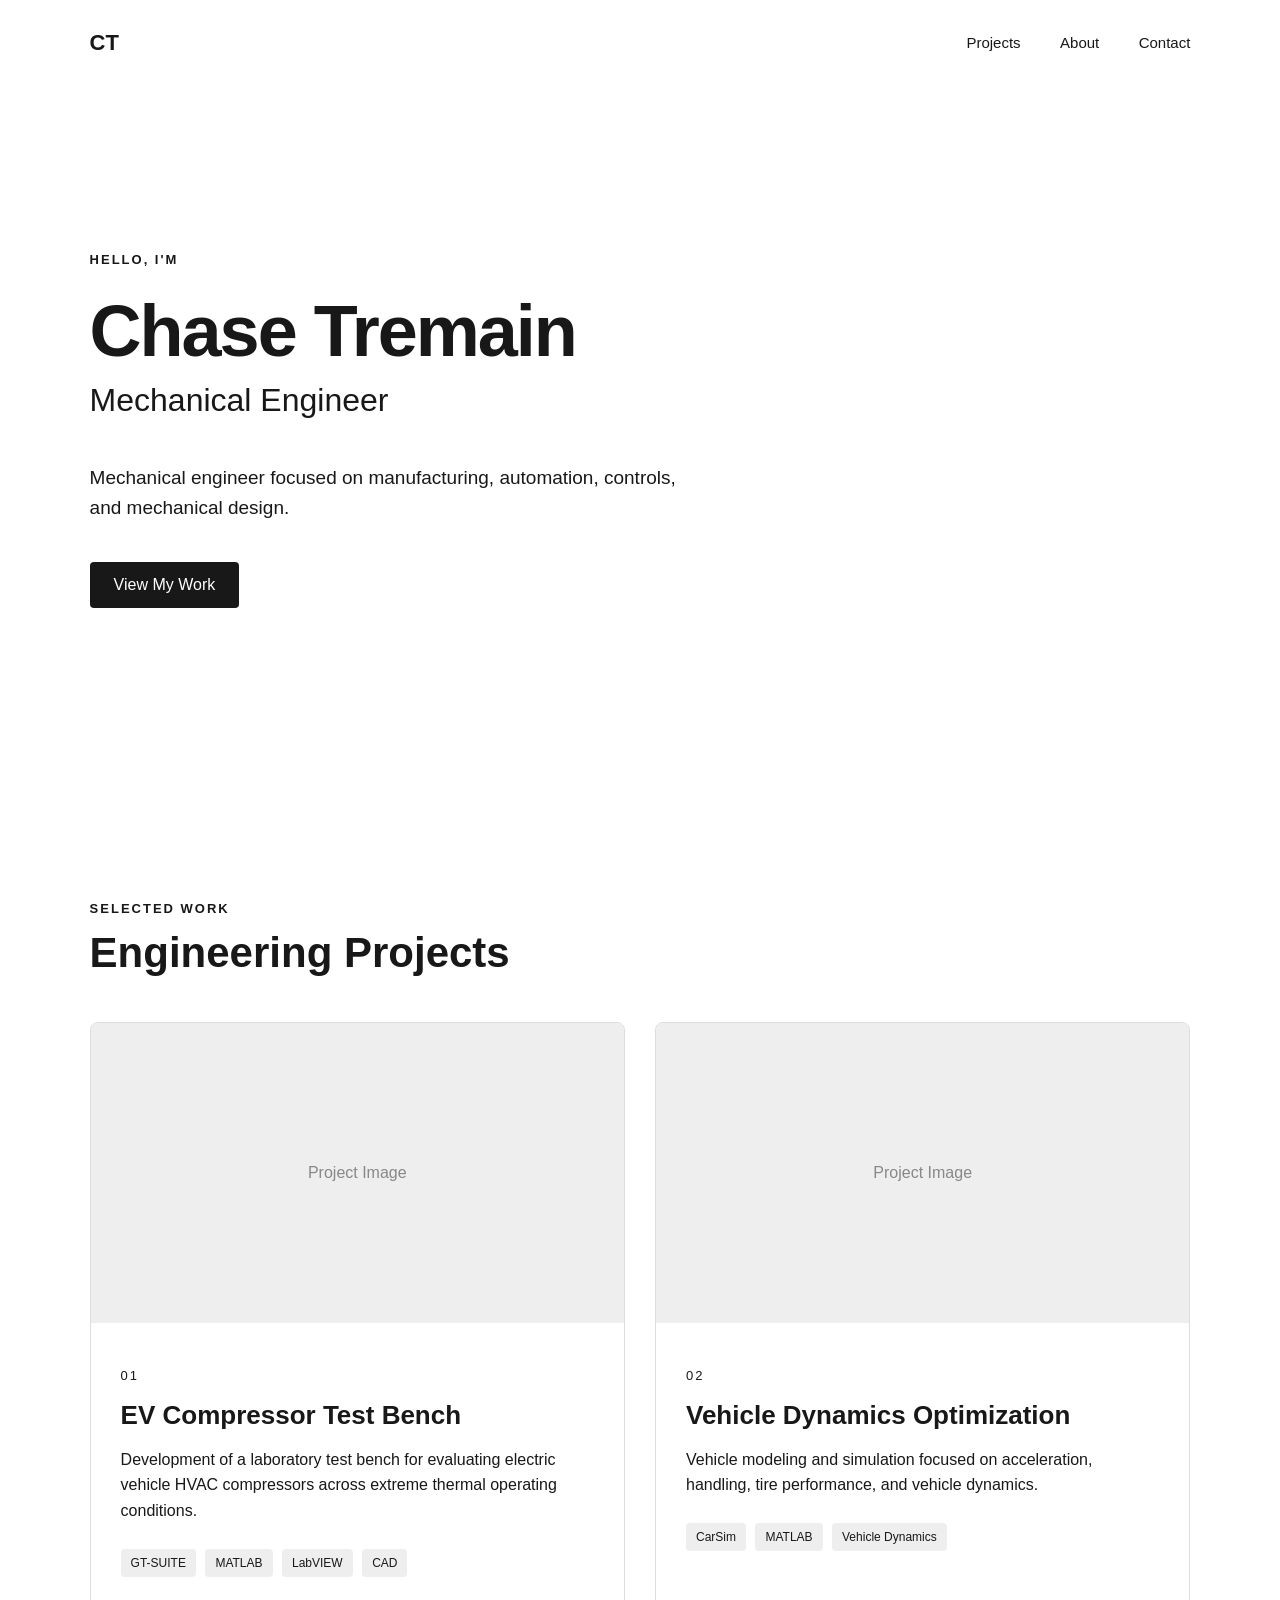
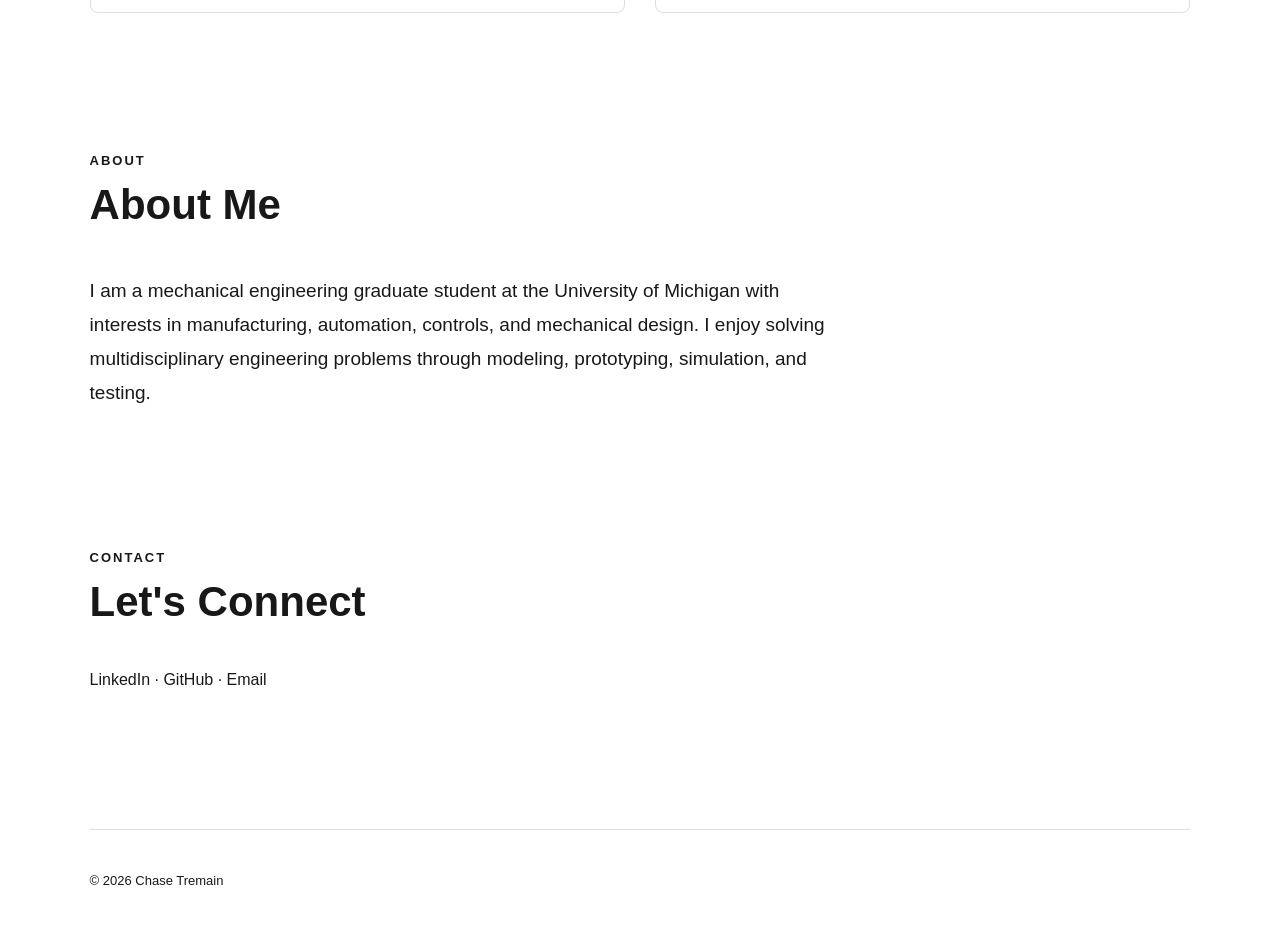
==== index.html @ 3bfd5712 "Create initial portfolio website" ====
<!DOCTYPE html>
<html lang="en">

<head>
    <meta charset="UTF-8">
    <meta name="viewport" content="width=device-width, initial-scale=1.0">

    <title>Chase Tremain | Mechanical Engineer</title>

    <link rel="stylesheet" href="style.css">
</head>

<body>

    <!-- Navigation -->
    <nav>
        <div class="logo">CT</div>

        <div class="nav-links">
            <a href="#projects">Projects</a>
            <a href="#about">About</a>
            <a href="#contact">Contact</a>
        </div>
    </nav>


    <!-- Main Introduction -->
    <main>

        <section class="hero">

            <p class="intro">HELLO, I'M</p>

            <h1>Chase Tremain</h1>

            <h2>Mechanical Engineer</h2>

            <p class="description">
                Mechanical engineer focused on manufacturing,
                 automation, controls, and mechanical design.
            </p>

            <a class="button" href="#projects">
                View My Work
            </a>

        </section>


        <!-- Projects -->
        <section id="projects">

            <p class="section-label">SELECTED WORK</p>

            <h2 class="section-title">Engineering Projects</h2>


            <div class="project-grid">

                <div class="project-card">

                    <div class="project-image">
                        Project Image
                    </div>

                    <div class="project-content">

                        <p class="project-number">01</p>

                        <h3>EV Compressor Test Bench</h3>

                        <p>
                            Development of a laboratory test bench for
                            evaluating electric vehicle HVAC compressors
                            across extreme thermal operating conditions.
                        </p>

                        <div class="tags">
                            <span>GT-SUITE</span>
                            <span>MATLAB</span>
                            <span>LabVIEW</span>
                            <span>CAD</span>
                        </div>

                    </div>

                </div>


                <div class="project-card">

                    <div class="project-image">
                        Project Image
                    </div>

                    <div class="project-content">

                        <p class="project-number">02</p>

                        <h3>Vehicle Dynamics Optimization</h3>

                        <p>
                            Vehicle modeling and simulation focused on
                            acceleration, handling, tire performance,
                            and vehicle dynamics.
                        </p>

                        <div class="tags">
                            <span>CarSim</span>
                            <span>MATLAB</span>
                            <span>Vehicle Dynamics</span>
                        </div>

                    </div>

                </div>

            </div>

        </section>


        <!-- About -->
        <section id="about">

            <p class="section-label">ABOUT</p>

            <h2 class="section-title">About Me</h2>

            <p class="about-text">
                I am a mechanical engineering graduate student at the
                University of Michigan with interests in manufacturing,
                 automation, controls, and mechanical design.
                I enjoy solving multidisciplinary engineering problems
                through modeling, prototyping, simulation, and testing.
            </p>

        </section>


        <!-- Contact -->
        <section id="contact">

            <p class="section-label">CONTACT</p>

            <h2 class="section-title">Let's Connect</h2>

            <p>
                LinkedIn · GitHub · Email
            </p>

        </section>

    </main>


    <footer>
        <p>© 2026 Chase Tremain</p>
    </footer>

</body>

</html>
---- style.css ----
/* ---------- GENERAL ---------- */

* {
    box-sizing: border-box;
}

html {
    scroll-behavior: smooth;
}

body {
    margin: 0;
    font-family: Arial, Helvetica, sans-serif;
    color: #181818;
    background: #ffffff;
}

main {
    width: 86%;
    max-width: 1200px;
    margin: auto;
}


/* ---------- NAVIGATION ---------- */

nav {
    width: 86%;
    max-width: 1200px;
    margin: auto;

    display: flex;
    justify-content: space-between;
    align-items: center;

    padding: 30px 0;
}

.logo {
    font-size: 22px;
    font-weight: bold;
}

.nav-links a {
    margin-left: 35px;

    color: #181818;
    text-decoration: none;
    font-size: 15px;
}

.nav-links a:hover {
    opacity: 0.55;
}


/* ---------- HERO ---------- */

.hero {
    min-height: 75vh;

    display: flex;
    flex-direction: column;
    justify-content: center;
}

.intro,
.section-label {
    font-size: 13px;
    font-weight: bold;
    letter-spacing: 2px;
}

.hero h1 {
    font-size: 72px;
    margin: 10px 0;
    letter-spacing: -2px;
}

.hero h2 {
    font-size: 32px;
    font-weight: normal;
    margin: 0 0 25px;
}

.description {
    max-width: 620px;
    font-size: 19px;
    line-height: 1.6;
}

.button {
    display: inline-block;
    width: fit-content;

    margin-top: 20px;
    padding: 14px 24px;

    background: #181818;
    color: white;

    text-decoration: none;
    border-radius: 4px;
}


/* ---------- SECTIONS ---------- */

section {
    margin-bottom: 140px;
}

.section-title {
    font-size: 42px;
    margin-top: 8px;
    margin-bottom: 45px;
}


/* ---------- PROJECTS ---------- */

.project-grid {
    display: grid;
    grid-template-columns: repeat(2, 1fr);
    gap: 30px;
}

.project-card {
    border: 1px solid #dddddd;
    border-radius: 8px;
    overflow: hidden;
}

.project-image {
    height: 300px;

    display: flex;
    align-items: center;
    justify-content: center;

    background: #eeeeee;
    color: #888888;
}

.project-content {
    padding: 30px;
}

.project-number {
    font-size: 13px;
    letter-spacing: 2px;
}

.project-content h3 {
    font-size: 26px;
    margin: 10px 0;
}

.project-content p {
    line-height: 1.6;
}

.tags {
    margin-top: 25px;
}

.tags span {
    display: inline-block;

    padding: 7px 10px;
    margin-right: 5px;
    margin-bottom: 5px;

    background: #eeeeee;

    border-radius: 4px;

    font-size: 12px;
}


/* ---------- ABOUT ---------- */

.about-text {
    max-width: 750px;
    font-size: 19px;
    line-height: 1.8;
}


/* ---------- FOOTER ---------- */

footer {
    width: 86%;
    max-width: 1200px;

    margin: auto;
    padding: 30px 0;

    border-top: 1px solid #dddddd;

    font-size: 13px;
}


/* ---------- MOBILE ---------- */

@media (max-width: 700px) {

    .hero h1 {
        font-size: 46px;
    }

    .hero h2 {
        font-size: 25px;
    }

    .project-grid {
        grid-template-columns: 1fr;
    }

    .nav-links a {
        margin-left: 15px;
    }

}
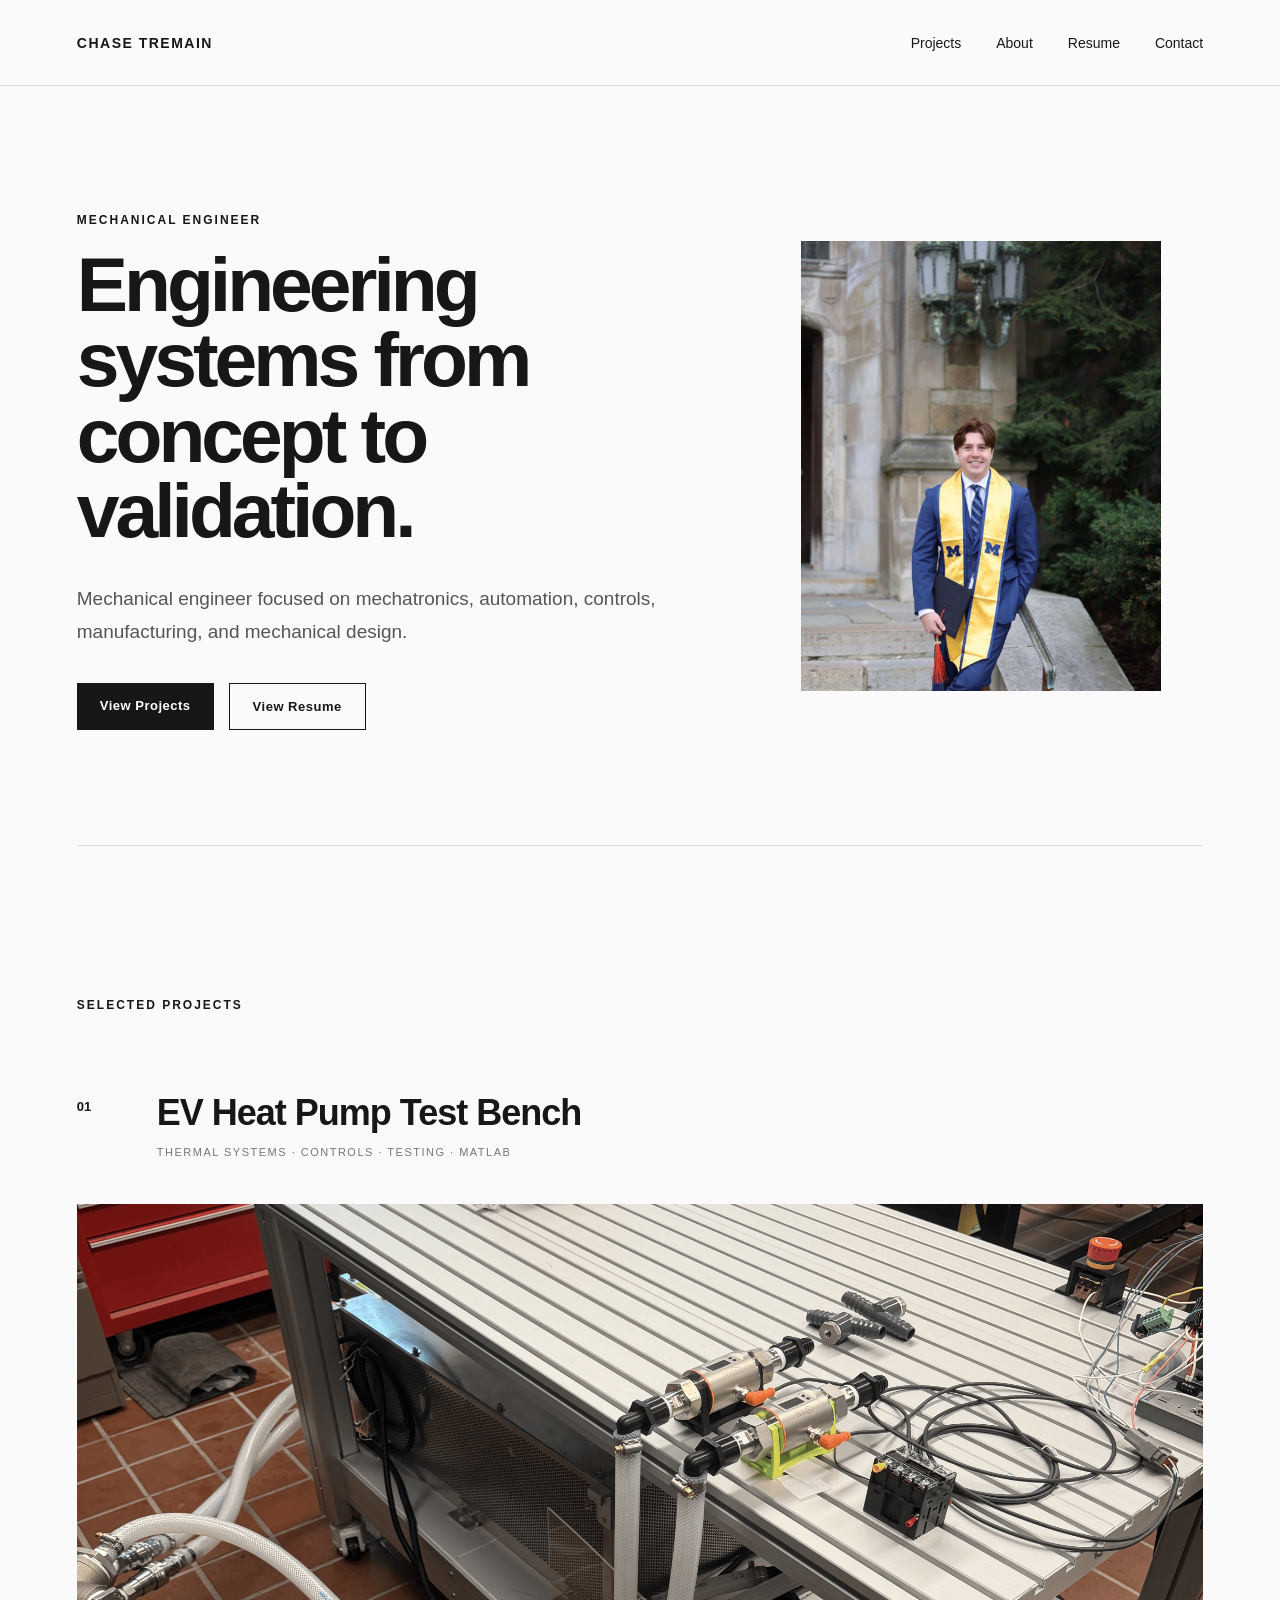
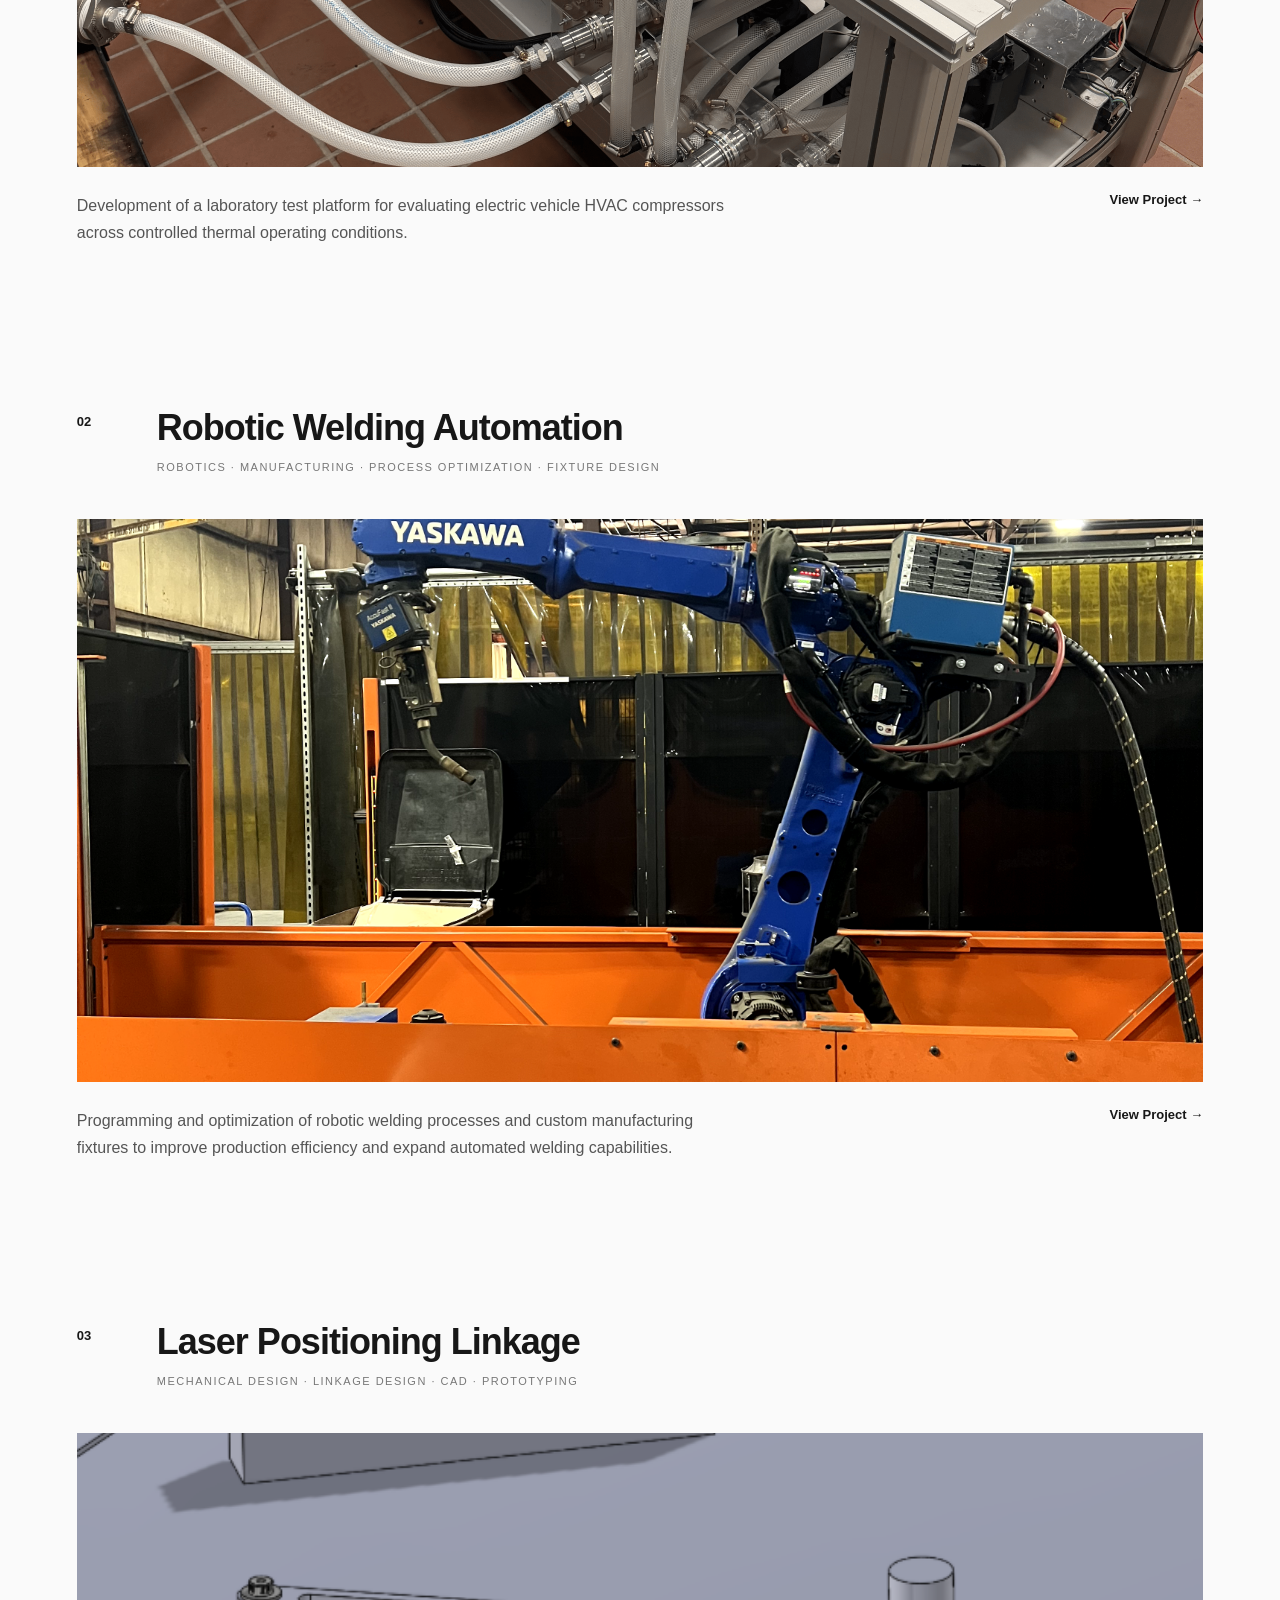
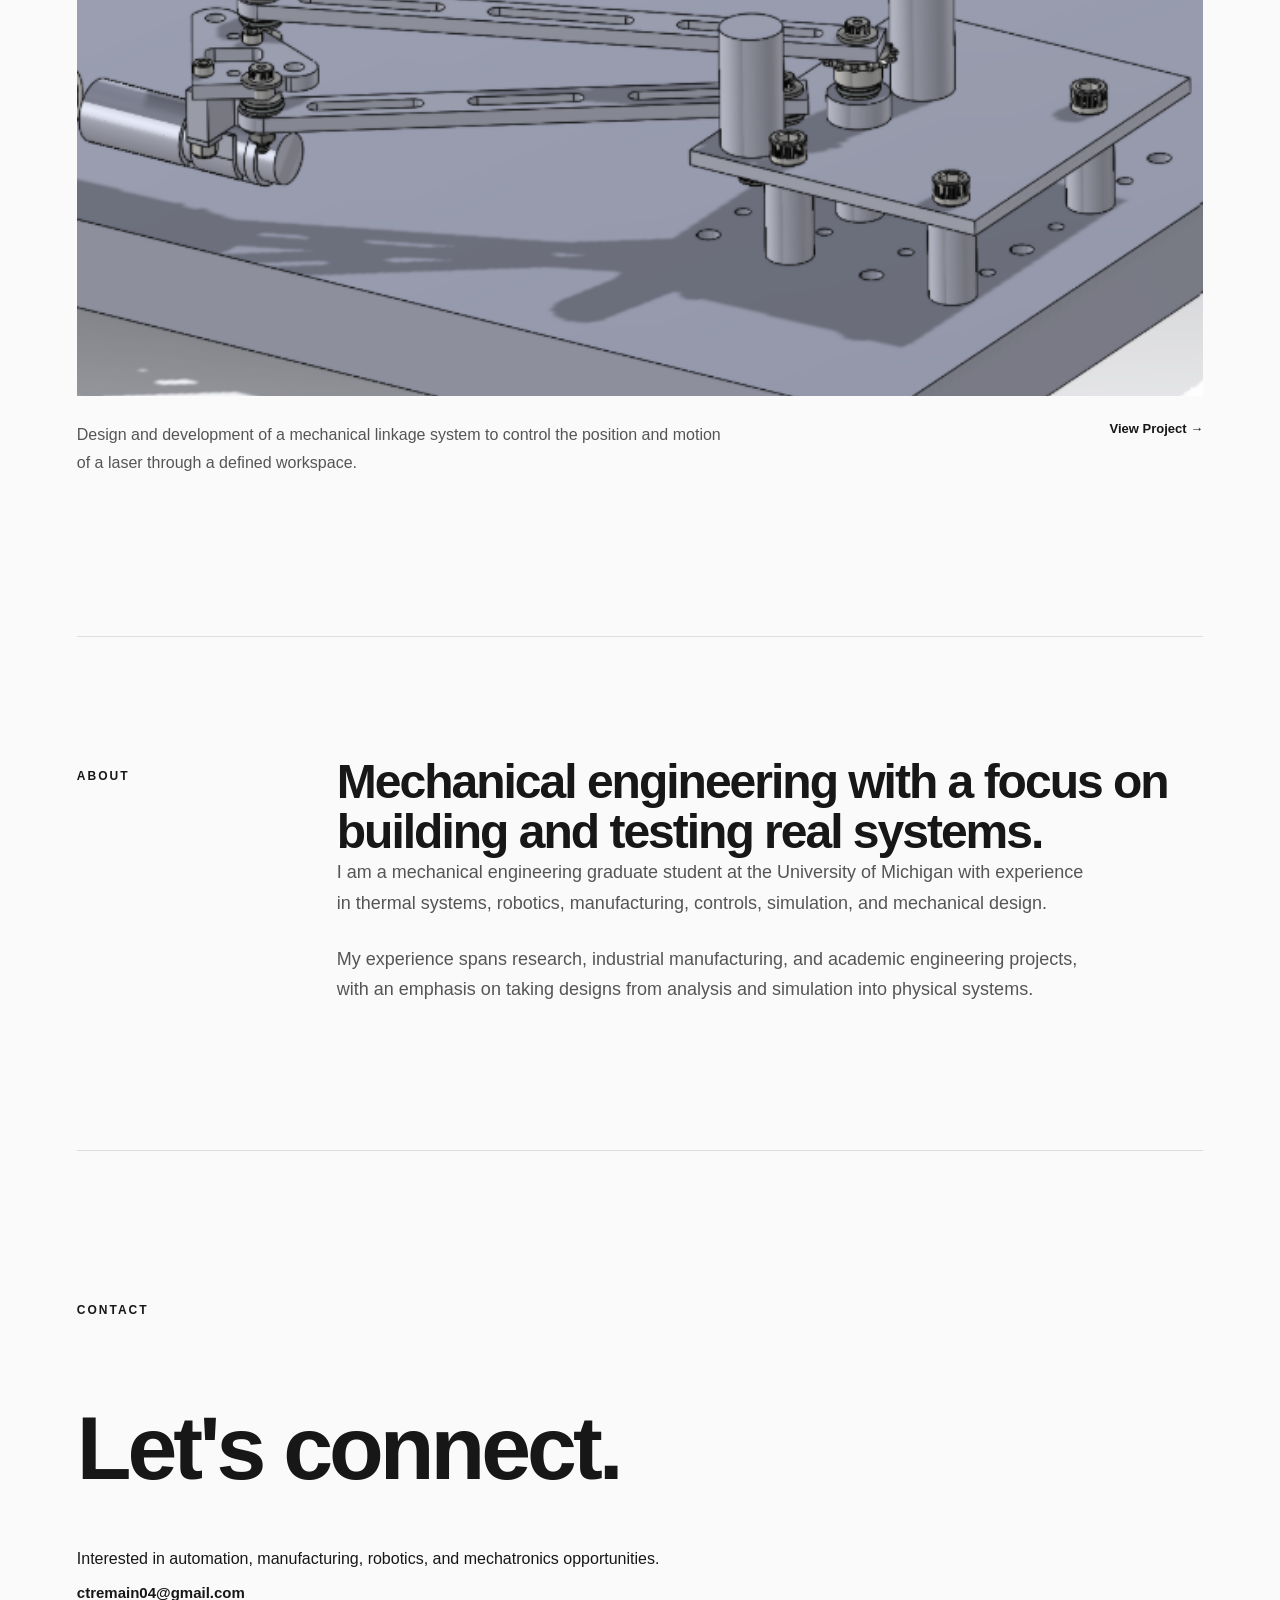
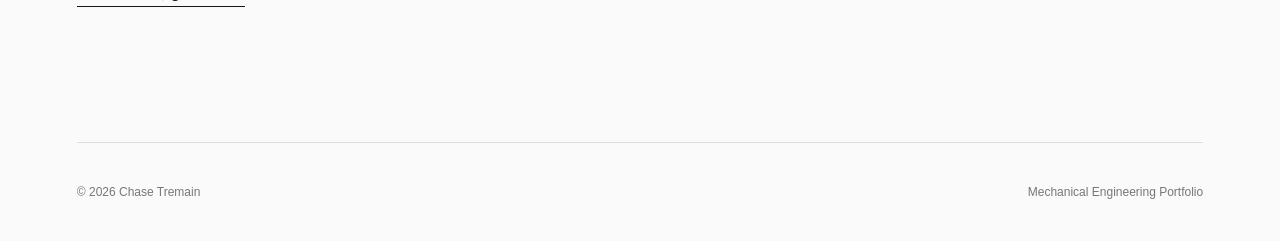
==== commit 937af7b1: "Update portfolio projects and images" ====
--- a/index.html
+++ b/index.html
@@ -7,156 +7,345 @@
 
     <title>Chase Tremain | Mechanical Engineer</title>
 
+    <meta name="description"
+          content="Mechanical engineering portfolio of Chase Tremain featuring thermal systems, robotics, manufacturing, controls, and mechanical design projects.">
+
     <link rel="stylesheet" href="style.css">
 </head>
 
+
 <body>
 
-    <!-- Navigation -->
+
+<!-- ================= NAVIGATION ================= -->
+
+<header>
+
     <nav>
-        <div class="logo">CT</div>
+
+        <a class="logo" href="index.html">
+            CHASE TREMAIN
+        </a>
 
         <div class="nav-links">
-            <a href="#projects">Projects</a>
-            <a href="#about">About</a>
-            <a href="#contact">Contact</a>
-        </div>
+
+            <a href="#projects">
+                Projects
+            </a>
+
+            <a href="#about">
+                About
+            </a>
+
+            <a href="documents/Chase_Tremain_Resume.pdf"
+               target="_blank">
+                Resume
+            </a>
+
+            <a href="#contact">
+                Contact
+            </a>
+
+        </div>
+
     </nav>
 
-
-    <!-- Main Introduction -->
-    <main>
-
-        <section class="hero">
-
-            <p class="intro">HELLO, I'M</p>
-
-            <h1>Chase Tremain</h1>
-
-            <h2>Mechanical Engineer</h2>
-
-            <p class="description">
-                Mechanical engineer focused on manufacturing,
-                 automation, controls, and mechanical design.
-            </p>
-
-            <a class="button" href="#projects">
-                View My Work
-            </a>
-
-        </section>
-
-
-        <!-- Projects -->
-        <section id="projects">
-
-            <p class="section-label">SELECTED WORK</p>
-
-            <h2 class="section-title">Engineering Projects</h2>
-
-
-            <div class="project-grid">
-
-                <div class="project-card">
-
-                    <div class="project-image">
-                        Project Image
-                    </div>
-
-                    <div class="project-content">
-
-                        <p class="project-number">01</p>
-
-                        <h3>EV Compressor Test Bench</h3>
-
-                        <p>
-                            Development of a laboratory test bench for
-                            evaluating electric vehicle HVAC compressors
-                            across extreme thermal operating conditions.
-                        </p>
-
-                        <div class="tags">
-                            <span>GT-SUITE</span>
-                            <span>MATLAB</span>
-                            <span>LabVIEW</span>
-                            <span>CAD</span>
-                        </div>
-
-                    </div>
-
-                </div>
-
-
-                <div class="project-card">
-
-                    <div class="project-image">
-                        Project Image
-                    </div>
-
-                    <div class="project-content">
-
-                        <p class="project-number">02</p>
-
-                        <h3>Vehicle Dynamics Optimization</h3>
-
-                        <p>
-                            Vehicle modeling and simulation focused on
-                            acceleration, handling, tire performance,
-                            and vehicle dynamics.
-                        </p>
-
-                        <div class="tags">
-                            <span>CarSim</span>
-                            <span>MATLAB</span>
-                            <span>Vehicle Dynamics</span>
-                        </div>
-
-                    </div>
-
-                </div>
+</header>
+
+
+
+<main>
+
+
+<!-- ================= HERO ================= -->
+
+<section class="hero">
+
+    <div class="hero-content">
+
+        <p class="eyebrow">
+            MECHANICAL ENGINEER
+        </p>
+
+        <h1>
+            Engineering systems from concept to validation.
+        </h1>
+
+        <p class="hero-description">
+            Mechanical engineer focused on mechatronics, automation,
+            controls, manufacturing, and mechanical design.
+        </p>
+
+        <div class="hero-buttons">
+
+            <a class="button-primary"
+               href="#projects">
+                View Projects
+            </a>
+
+            <a class="button-secondary"
+               href="documents/Chase Tremain Resume 2026.pdf"
+               target="_blank">
+                View Resume
+            </a>
+
+        </div>
+
+    </div>
+
+
+    <div class="hero-visual">
+    <img src="Images/Headshot1.jpg"
+         alt="Chase Tremain">
+</div>
+
+</section>
+
+
+
+<!-- ================= PROJECTS ================= -->
+
+<section id="projects"
+         class="projects">
+
+    <p class="section-label">
+        SELECTED PROJECTS
+    </p>
+
+
+    <!-- ================= PROJECT 01 ================= -->
+
+    <article class="project">
+
+        <div class="project-header">
+
+            <span class="project-number">
+                01
+            </span>
+
+            <div>
+
+                <h3>
+                    EV Heat Pump Test Bench
+                </h3>
+
+                <p class="project-skills">
+                    THERMAL SYSTEMS · CONTROLS · TESTING · MATLAB
+                </p>
 
             </div>
 
-        </section>
-
-
-        <!-- About -->
-        <section id="about">
-
-            <p class="section-label">ABOUT</p>
-
-            <h2 class="section-title">About Me</h2>
-
-            <p class="about-text">
+        </div>
+
+
+        <div class="project-image">
+
+          <img src="Images/MainBench.png"
+         alt="EV heat pump test bench">
+
+        </div>
+
+
+        <div class="project-description">
+
+            <p>
+                Development of a laboratory test platform for evaluating
+                electric vehicle HVAC compressors across controlled thermal
+                operating conditions.
+            </p>
+
+            <a href="projects/ev-heatpump-test-bench.html">
+                View Project →
+            </a>
+
+        </div>
+
+    </article>
+
+
+
+    <!-- ================= PROJECT 02 ================= -->
+
+    <article class="project">
+
+        <div class="project-header">
+
+            <span class="project-number">
+                02
+            </span>
+
+            <div>
+
+                <h3>
+                    Robotic Welding Automation
+                </h3>
+
+                <p class="project-skills">
+                    ROBOTICS · MANUFACTURING · PROCESS OPTIMIZATION · FIXTURE DESIGN
+                </p>
+
+            </div>
+
+        </div>
+
+
+       <div class="project-image">
+    <img src="Images/CinFanRobotCell.png"
+         alt="Robotic welding cell">
+</div>
+
+
+        <div class="project-description">
+
+            <p>
+                Programming and optimization of robotic welding processes
+                and custom manufacturing fixtures to improve production
+                efficiency and expand automated welding capabilities.
+            </p>
+
+            <a href="projects/robotic-welding.html">
+                View Project →
+            </a>
+
+        </div>
+
+    </article>
+
+
+
+    <!-- ================= PROJECT 03 ================= -->
+
+    <article class="project">
+
+        <div class="project-header">
+
+            <span class="project-number">
+                03
+            </span>
+
+            <div>
+
+                <h3>
+                    Laser Positioning Linkage
+                </h3>
+
+                <p class="project-skills">
+                    MECHANICAL DESIGN · LINKAGE DESIGN · CAD · PROTOTYPING
+                </p>
+
+            </div>
+
+        </div>
+
+
+   <div class="project-image">
+    <img src="Images/LinkageNoMotor.png"
+         alt="Laser positioning linkage">
+</div>
+
+
+        <div class="project-description">
+
+            <p>
+                Design and development of a mechanical linkage system
+                to control the position and motion of a laser through
+                a defined workspace.
+            </p>
+
+            <a href="projects/laser-linkage.html">
+                View Project →
+            </a>
+
+        </div>
+
+    </article>
+
+</section>
+
+
+
+<!-- ================= ABOUT ================= -->
+
+<section id="about"
+         class="about">
+
+    <p class="section-label">
+        ABOUT
+    </p>
+
+
+    <div class="about-content">
+
+        <h2>
+            Mechanical engineering with a focus on building and testing real systems.
+        </h2>
+
+        <div class="about-text">
+
+            <p>
                 I am a mechanical engineering graduate student at the
-                University of Michigan with interests in manufacturing,
-                 automation, controls, and mechanical design.
-                I enjoy solving multidisciplinary engineering problems
-                through modeling, prototyping, simulation, and testing.
-            </p>
-
-        </section>
-
-
-        <!-- Contact -->
-        <section id="contact">
-
-            <p class="section-label">CONTACT</p>
-
-            <h2 class="section-title">Let's Connect</h2>
-
-            <p>
-                LinkedIn · GitHub · Email
-            </p>
-
-        </section>
-
-    </main>
-
-
-    <footer>
-        <p>© 2026 Chase Tremain</p>
-    </footer>
+                University of Michigan with experience in thermal systems,
+                robotics, manufacturing, controls, simulation, and
+                mechanical design.
+            </p>
+
+            <p>
+                My experience spans research, industrial manufacturing,
+                and academic engineering projects, with an emphasis on
+                taking designs from analysis and simulation into physical
+                systems.
+            </p>
+
+        </div>
+
+    </div>
+
+</section>
+
+
+
+<!-- ================= CONTACT ================= -->
+
+<section id="contact"
+         class="contact">
+
+    <p class="section-label">
+        CONTACT
+    </p>
+
+    <h2>
+        Let's connect.
+    </h2>
+
+    <p>
+        Interested in  automation, manufacturing, robotics, and mechatronics opportunities.
+    </p>
+
+    <a href="mailto:ctremain04@gmail.com">
+        ctremain04@gmail.com
+    </a>
+
+</section>
+
+
+</main>
+
+
+
+<!-- ================= FOOTER ================= -->
+
+<footer>
+
+    <p>
+        © 2026 Chase Tremain
+    </p>
+
+    <p>
+        Mechanical Engineering Portfolio
+    </p>
+
+</footer>
+
 
 </body>
 
--- a/style.css
+++ b/style.css
@@ -1,4 +1,6 @@
-/* ---------- GENERAL ---------- */
+/* =========================
+   GLOBAL
+   ========================= */
 
 * {
     box-sizing: border-box;
@@ -10,217 +12,831 @@
 
 body {
     margin: 0;
-    font-family: Arial, Helvetica, sans-serif;
-    color: #181818;
-    background: #ffffff;
-}
-
-main {
-    width: 86%;
-    max-width: 1200px;
-    margin: auto;
-}
-
-
-/* ---------- NAVIGATION ---------- */
+
+    font-family:
+        Arial,
+        Helvetica,
+        sans-serif;
+
+    color: #171717;
+    background: #fafafa;
+}
+
+a {
+    color: inherit;
+}
+
+main,
+nav,
+footer {
+    width: 88%;
+    max-width: 1300px;
+
+    margin-left: auto;
+    margin-right: auto;
+}
+
+
+/* =========================
+   NAVIGATION
+   ========================= */
+
+header {
+    border-bottom: 1px solid #dddddd;
+}
 
 nav {
-    width: 86%;
-    max-width: 1200px;
-    margin: auto;
+    height: 85px;
 
     display: flex;
+    align-items: center;
     justify-content: space-between;
+}
+
+.logo {
+    font-size: 14px;
+    font-weight: 700;
+    letter-spacing: 1.5px;
+    text-decoration: none;
+}
+
+.nav-links {
+    display: flex;
+    gap: 35px;
+}
+
+.nav-links a {
+    font-size: 14px;
+    text-decoration: none;
+}
+
+.nav-links a:hover {
+    opacity: 0.5;
+}
+
+
+/* =========================
+   HOMEPAGE HERO
+   ========================= */
+
+.hero {
+    min-height: 760px;
+
+    display: grid;
+    grid-template-columns: 1.15fr 0.85fr;
     align-items: center;
 
-    padding: 30px 0;
-}
-
-.logo {
-    font-size: 22px;
-    font-weight: bold;
-}
-
-.nav-links a {
-    margin-left: 35px;
-
-    color: #181818;
+    gap: 80px;
+
+    border-bottom: 1px solid #dddddd;
+}
+
+.eyebrow {
+    margin-bottom: 20px;
+
+    font-size: 12px;
+    font-weight: bold;
+    letter-spacing: 2px;
+}
+
+.hero h1 {
+    max-width: 850px;
+    margin: 0;
+
+    font-size: clamp(52px, 6vw, 86px);
+    line-height: 0.98;
+    letter-spacing: -4px;
+}
+
+.hero-description {
+    max-width: 600px;
+
+    margin-top: 35px;
+
+    font-size: 19px;
+    line-height: 1.7;
+
+    color: #555555;
+}
+
+.hero-buttons {
+    display: flex;
+
+    gap: 15px;
+
+    margin-top: 35px;
+}
+
+.primary-button,
+.secondary-button,
+.button-primary,
+.button-secondary {
+    display: inline-block;
+
+    padding: 15px 23px;
+
+    font-size: 13px;
+    font-weight: bold;
+    letter-spacing: 0.5px;
+
     text-decoration: none;
-    font-size: 15px;
-}
-
-.nav-links a:hover {
-    opacity: 0.55;
-}
-
-
-/* ---------- HERO ---------- */
-
-.hero {
-    min-height: 75vh;
-
-    display: flex;
-    flex-direction: column;
-    justify-content: center;
-}
-
-.intro,
+}
+
+.primary-button,
+.button-primary {
+    color: white;
+    background: #171717;
+}
+
+.secondary-button,
+.button-secondary {
+    border: 1px solid #171717;
+}
+
+.primary-button:hover,
+.secondary-button:hover,
+.button-primary:hover,
+.button-secondary:hover {
+    opacity: 0.7;
+}
+
+.hero-visual {
+    width: 360px;
+    height: 450px;
+
+    justify-self: center;
+
+    overflow: hidden;
+
+    background: #e8e8e8;
+}
+
+.hero-visual img {
+    width: 100%;
+    height: 100%;
+
+    object-fit: cover;
+    object-position: center;
+
+    display: block;
+}
+
+
+
+/* =========================
+   SECTION HEADINGS
+   ========================= */
+
+.projects-section,
+.projects {
+    padding-top: 140px;
+}
+
+.section-heading {
+    margin-bottom: 100px;
+}
+
+.section-heading h2 {
+    margin: 0;
+
+    font-size: 48px;
+    letter-spacing: -2px;
+}
+
 .section-label {
+    margin-bottom: 80px;
+
+    font-size: 12px;
+    font-weight: bold;
+    letter-spacing: 2px;
+}
+
+
+/* =========================
+   HOMEPAGE PROJECTS
+   ========================= */
+
+.project {
+    margin-bottom: 160px;
+}
+
+.project-header {
+    display: grid;
+    grid-template-columns: 80px 1fr;
+    align-items: start;
+
+    margin-bottom: 35px;
+}
+
+.project-number {
+    padding-top: 7px;
+
     font-size: 13px;
     font-weight: bold;
-    letter-spacing: 2px;
-}
-
-.hero h1 {
-    font-size: 72px;
-    margin: 10px 0;
-    letter-spacing: -2px;
-}
-
-.hero h2 {
-    font-size: 32px;
-    font-weight: normal;
-    margin: 0 0 25px;
-}
-
-.description {
-    max-width: 620px;
-    font-size: 19px;
-    line-height: 1.6;
-}
-
-.button {
-    display: inline-block;
-    width: fit-content;
-
-    margin-top: 20px;
-    padding: 14px 24px;
-
-    background: #181818;
-    color: white;
-
-    text-decoration: none;
-    border-radius: 4px;
-}
-
-
-/* ---------- SECTIONS ---------- */
-
-section {
-    margin-bottom: 140px;
-}
-
-.section-title {
-    font-size: 42px;
-    margin-top: 8px;
-    margin-bottom: 45px;
-}
-
-
-/* ---------- PROJECTS ---------- */
-
-.project-grid {
-    display: grid;
-    grid-template-columns: repeat(2, 1fr);
-    gap: 30px;
-}
-
-.project-card {
-    border: 1px solid #dddddd;
-    border-radius: 8px;
-    overflow: hidden;
+}
+
+.project h3 {
+    margin: 0;
+
+    font-size: 36px;
+    letter-spacing: -1px;
+}
+
+.project-skills {
+    margin-top: 12px;
+
+    font-size: 11px;
+    letter-spacing: 1.5px;
+
+    color: #777777;
 }
 
 .project-image {
-    height: 300px;
+    width: 100%;
+    aspect-ratio: 16 / 8;
 
     display: flex;
     align-items: center;
     justify-content: center;
 
-    background: #eeeeee;
-    color: #888888;
-}
-
-.project-content {
-    padding: 30px;
-}
-
-.project-number {
+    overflow: hidden;
+
+    background: #e8e8e8;
+}
+
+.project-image img {
+    width: 100%;
+    height: 100%;
+
+    display: block;
+    object-fit: cover;
+}
+
+.project-image span {
+    font-size: 11px;
+    letter-spacing: 2px;
+
+    color: #777777;
+}
+
+.project-description {
+    display: grid;
+    grid-template-columns: 1fr auto;
+    align-items: start;
+
+    gap: 60px;
+
+    margin-top: 25px;
+}
+
+.project-description p {
+    max-width: 650px;
+
+    margin: 0;
+
+    font-size: 16px;
+    line-height: 1.7;
+
+    color: #555555;
+}
+
+.project-description a {
     font-size: 13px;
-    letter-spacing: 2px;
-}
-
-.project-content h3 {
-    font-size: 26px;
-    margin: 10px 0;
-}
-
-.project-content p {
+    font-weight: bold;
+
+    text-decoration: none;
+}
+
+.project-description a:hover {
+    opacity: 0.5;
+}
+
+
+/* =========================
+   ABOUT
+   ========================= */
+
+.about-section,
+.about {
+    display: grid;
+    grid-template-columns: 180px 1fr;
+    gap: 80px;
+    padding: 120px 0;
+    border-top: 1px solid #dddddd;
+}
+
+.about-section h2,
+.about h2 {
+    margin: 0;
+    font-size: 48px;
+    line-height: 1.05;
+    letter-spacing: -2px;
+}
+
+.about-content,
+.about-text {
+    max-width: 850px;
+    padding-top: 0;
+}
+
+.about-content p,
+.about-text p {
+    max-width: 750px;
+    margin-top: 0;
+    margin-bottom: 25px;
+    font-size: 18px;
+    line-height: 1.7;
+    color: #555555;
+}
+
+
+/* =========================
+   CONTACT
+   ========================= */
+
+.contact-section,
+.contact {
+    padding: 140px 0;
+
+    border-top: 1px solid #dddddd;
+}
+
+.contact-section h2,
+.contact h2 {
+    margin: 0 0 50px;
+
+    font-size: clamp(50px, 7vw, 90px);
+    letter-spacing: -4px;
+}
+
+.contact-links {
+    display: flex;
+    gap: 35px;
+}
+
+.contact-links a,
+.contact > a {
+    font-size: 15px;
+    font-weight: bold;
+
+    text-decoration: none;
+
+    border-bottom: 1px solid #171717;
+
+    padding-bottom: 5px;
+}
+
+
+/* =========================
+   FOOTER
+   ========================= */
+
+footer {
+    display: flex;
+    justify-content: space-between;
+
+    padding: 30px 0;
+
+    border-top: 1px solid #dddddd;
+
+    font-size: 12px;
+
+    color: #777777;
+}
+
+
+/* =========================
+   PROJECT PAGE HERO
+   ========================= */
+
+.project-page-hero {
+    padding: 100px 0 70px;
+}
+
+.project-page-hero h1 {
+    max-width: 1000px;
+
+    margin: 0;
+
+    font-size: clamp(60px, 8vw, 110px);
+    line-height: 0.95;
+    letter-spacing: -5px;
+}
+
+.project-page-intro {
+    max-width: 750px;
+
+    margin-top: 40px;
+
+    font-size: 21px;
+    line-height: 1.7;
+
+    color: #555555;
+}
+
+.project-meta {
+    display: grid;
+    grid-template-columns: 0.7fr 1.3fr 1fr;
+
+    gap: 60px;
+
+    margin-top: 70px;
+    padding-top: 30px;
+
+    border-top: 1px solid #dddddd;
+}
+
+.project-meta span {
+    font-size: 10px;
+    font-weight: bold;
+    letter-spacing: 1.5px;
+
+    color: #777777;
+}
+
+.project-meta p {
+    margin-top: 10px;
+
+    font-size: 14px;
     line-height: 1.6;
 }
 
-.tags {
-    margin-top: 25px;
-}
-
-.tags span {
-    display: inline-block;
-
-    padding: 7px 10px;
-    margin-right: 5px;
-    margin-bottom: 5px;
-
-    background: #eeeeee;
-
-    border-radius: 4px;
-
-    font-size: 12px;
-}
-
-
-/* ---------- ABOUT ---------- */
-
-.about-text {
+
+/* =========================
+   PROJECT IMAGE GALLERY
+   ========================= */
+
+.project-gallery {
+    width: 100%;
+
+    padding: 20px 0 80px;
+}
+
+.gallery-frame {
+    position: relative;
+
+    width: 100%;
+    height: 600px;
+
+    display: flex;
+    align-items: center;
+    justify-content: center;
+
+    overflow: hidden;
+
+    background: #f0f0f0;
+}
+
+.gallery-image {
+    width: 100%;
+    height: 100%;
+
+    display: block;
+
+    object-fit: contain;
+}
+
+
+/* GALLERY ARROWS */
+
+.gallery-button {
+    position: absolute;
+    top: 50%;
+
+    transform: translateY(-50%);
+
+    width: 52px;
+    height: 52px;
+
+    display: flex;
+    align-items: center;
+    justify-content: center;
+
+    border: 1px solid #cccccc;
+
+    background: rgba(255, 255, 255, 0.92);
+
+    color: #171717;
+
+    font-size: 32px;
+    line-height: 1;
+
+    cursor: pointer;
+
+    z-index: 5;
+
+    transition:
+        background 0.2s ease,
+        color 0.2s ease,
+        border-color 0.2s ease;
+}
+
+.gallery-prev {
+    left: 25px;
+}
+
+.gallery-next {
+    right: 25px;
+}
+
+.gallery-button:hover {
+    color: white;
+
+    background: #171717;
+
+    border-color: #171717;
+}
+
+
+/* GALLERY CAPTION */
+
+.gallery-info {
+    display: flex;
+    align-items: center;
+    justify-content: space-between;
+
+    padding: 18px 0;
+
+    border-bottom: 1px solid #dddddd;
+}
+
+.gallery-title {
+    margin: 0;
+
+    font-size: 14px;
+    font-weight: bold;
+
+    color: #171717;
+}
+
+.gallery-counter {
+    margin: 0;
+
+    font-size: 13px;
+
+    color: #777777;
+}
+
+
+/* =========================
+   PROJECT CONTENT
+   ========================= */
+
+.project-content-section {
+    display: grid;
+    grid-template-columns: 100px 1fr;
+
+    gap: 60px;
+
+    padding: 80px 0;
+
+    border-bottom: 1px solid #dddddd;
+}
+
+.project-section-number {
+    padding-top: 5px;
+
+    font-size: 13px;
+    font-weight: bold;
+}
+
+.project-section-content {
+    max-width: 850px;
+}
+
+.project-section-content h2 {
+    margin: 0 0 40px;
+
+    font-size: 48px;
+    line-height: 1.1;
+
+    letter-spacing: -2px;
+}
+
+.project-section-content p {
     max-width: 750px;
-    font-size: 19px;
+
+    font-size: 18px;
     line-height: 1.8;
-}
-
-
-/* ---------- FOOTER ---------- */
-
-footer {
-    width: 86%;
-    max-width: 1200px;
-
-    margin: auto;
-    padding: 30px 0;
-
-    border-top: 1px solid #dddddd;
-
+
+    color: #555555;
+}
+
+.project-section-content h3 {
+    margin-top: 60px;
+    margin-bottom: 15px;
+
+    font-size: 25px;
+    letter-spacing: -0.5px;
+}
+
+
+/* =========================
+   PROJECT DIAGRAMS
+   ========================= */
+
+.project-diagram {
+    width: 100%;
+
+    margin: 50px 0;
+
+    background: transparent;
+}
+
+.project-diagram img {
+    width: 100%;
+    height: auto;
+
+    display: block;
+
+    object-fit: contain;
+}
+
+
+/* =========================
+   PROJECT VIDEO
+   ========================= */
+
+.project-video {
+    width: 100%;
+    height: auto;
+
+    display: block;
+
+    margin-top: 50px;
+
+    background: #000000;
+}
+
+
+/* =========================
+   PROJECT NAVIGATION
+   ========================= */
+
+.project-navigation {
+    padding: 60px 0 90px;
+}
+
+.project-navigation a {
     font-size: 13px;
-}
-
-
-/* ---------- MOBILE ---------- */
-
-@media (max-width: 700px) {
+    font-weight: bold;
+
+    text-decoration: none;
+}
+
+.project-navigation a:hover {
+    opacity: 0.5;
+}
+
+
+/* =========================
+   MOBILE
+   ========================= */
+
+@media (max-width: 800px) {
+
+    main,
+    nav,
+    footer {
+        width: 90%;
+    }
+
+
+    /* NAVIGATION */
+
+    nav {
+        height: auto;
+
+        padding: 25px 0;
+
+        align-items: flex-start;
+    }
+
+    .nav-links {
+        gap: 15px;
+
+        flex-wrap: wrap;
+
+        justify-content: flex-end;
+    }
+
+
+    /* HOMEPAGE HERO */
+
+    .hero {
+        grid-template-columns: 1fr;
+
+        gap: 50px;
+
+        padding: 100px 0;
+    }
 
     .hero h1 {
-        font-size: 46px;
-    }
-
-    .hero h2 {
-        font-size: 25px;
-    }
-
-    .project-grid {
+        letter-spacing: -2px;
+    }
+
+    .hero-visual {
+        aspect-ratio: 16 / 10;
+    }
+
+
+    /* HOMEPAGE PROJECTS */
+
+    .project-header {
+        grid-template-columns: 50px 1fr;
+    }
+
+    .project h3 {
+        font-size: 28px;
+    }
+
+    .project-description {
         grid-template-columns: 1fr;
-    }
-
-    .nav-links a {
-        margin-left: 15px;
+
+        gap: 20px;
+    }
+
+
+    /* ABOUT */
+
+    .about-section,
+    .about {
+        grid-template-columns: 1fr;
+
+        gap: 40px;
+    }
+
+
+    /* PROJECT PAGE */
+
+    .project-page-hero {
+        padding: 80px 0 60px;
+    }
+
+    .project-page-hero h1 {
+        font-size: clamp(48px, 13vw, 70px);
+
+        letter-spacing: -3px;
+    }
+
+    .project-page-intro {
+        font-size: 18px;
+    }
+
+    .project-meta {
+        grid-template-columns: 1fr;
+
+        gap: 20px;
+
+        margin-top: 50px;
+    }
+
+
+    /* GALLERY */
+
+    .project-gallery {
+        padding: 10px 0 60px;
+    }
+
+    .gallery-frame {
+        height: 350px;
+    }
+
+    .gallery-button {
+        width: 42px;
+        height: 42px;
+
+        font-size: 26px;
+    }
+
+    .gallery-prev {
+        left: 10px;
+    }
+
+    .gallery-next {
+        right: 10px;
+    }
+
+
+    /* PROJECT CONTENT */
+
+    .project-content-section {
+        grid-template-columns: 45px 1fr;
+
+        gap: 20px;
+
+        padding: 65px 0;
+    }
+
+    .project-section-content p {
+        font-size: 16px;
+    }
+
+
+    /* FOOTER */
+
+    footer {
+        flex-direction: column;
     }
 
 }
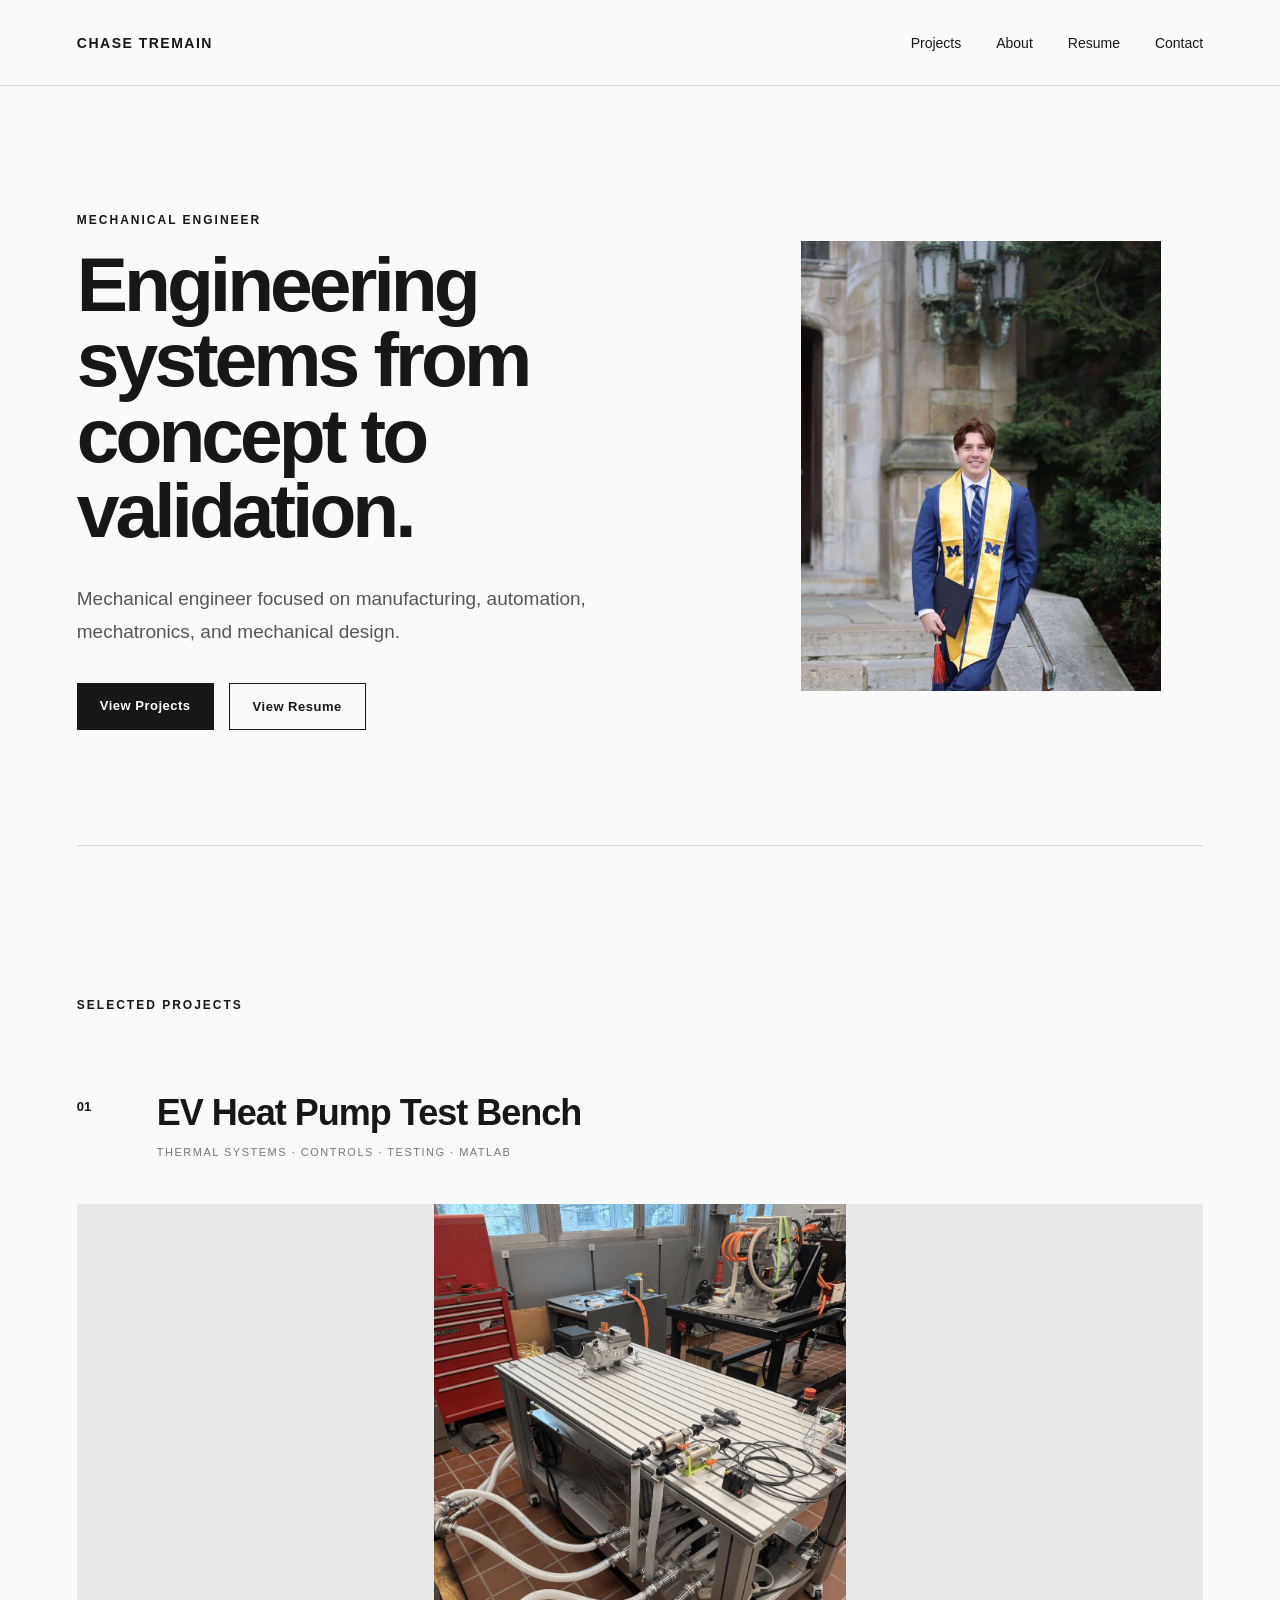
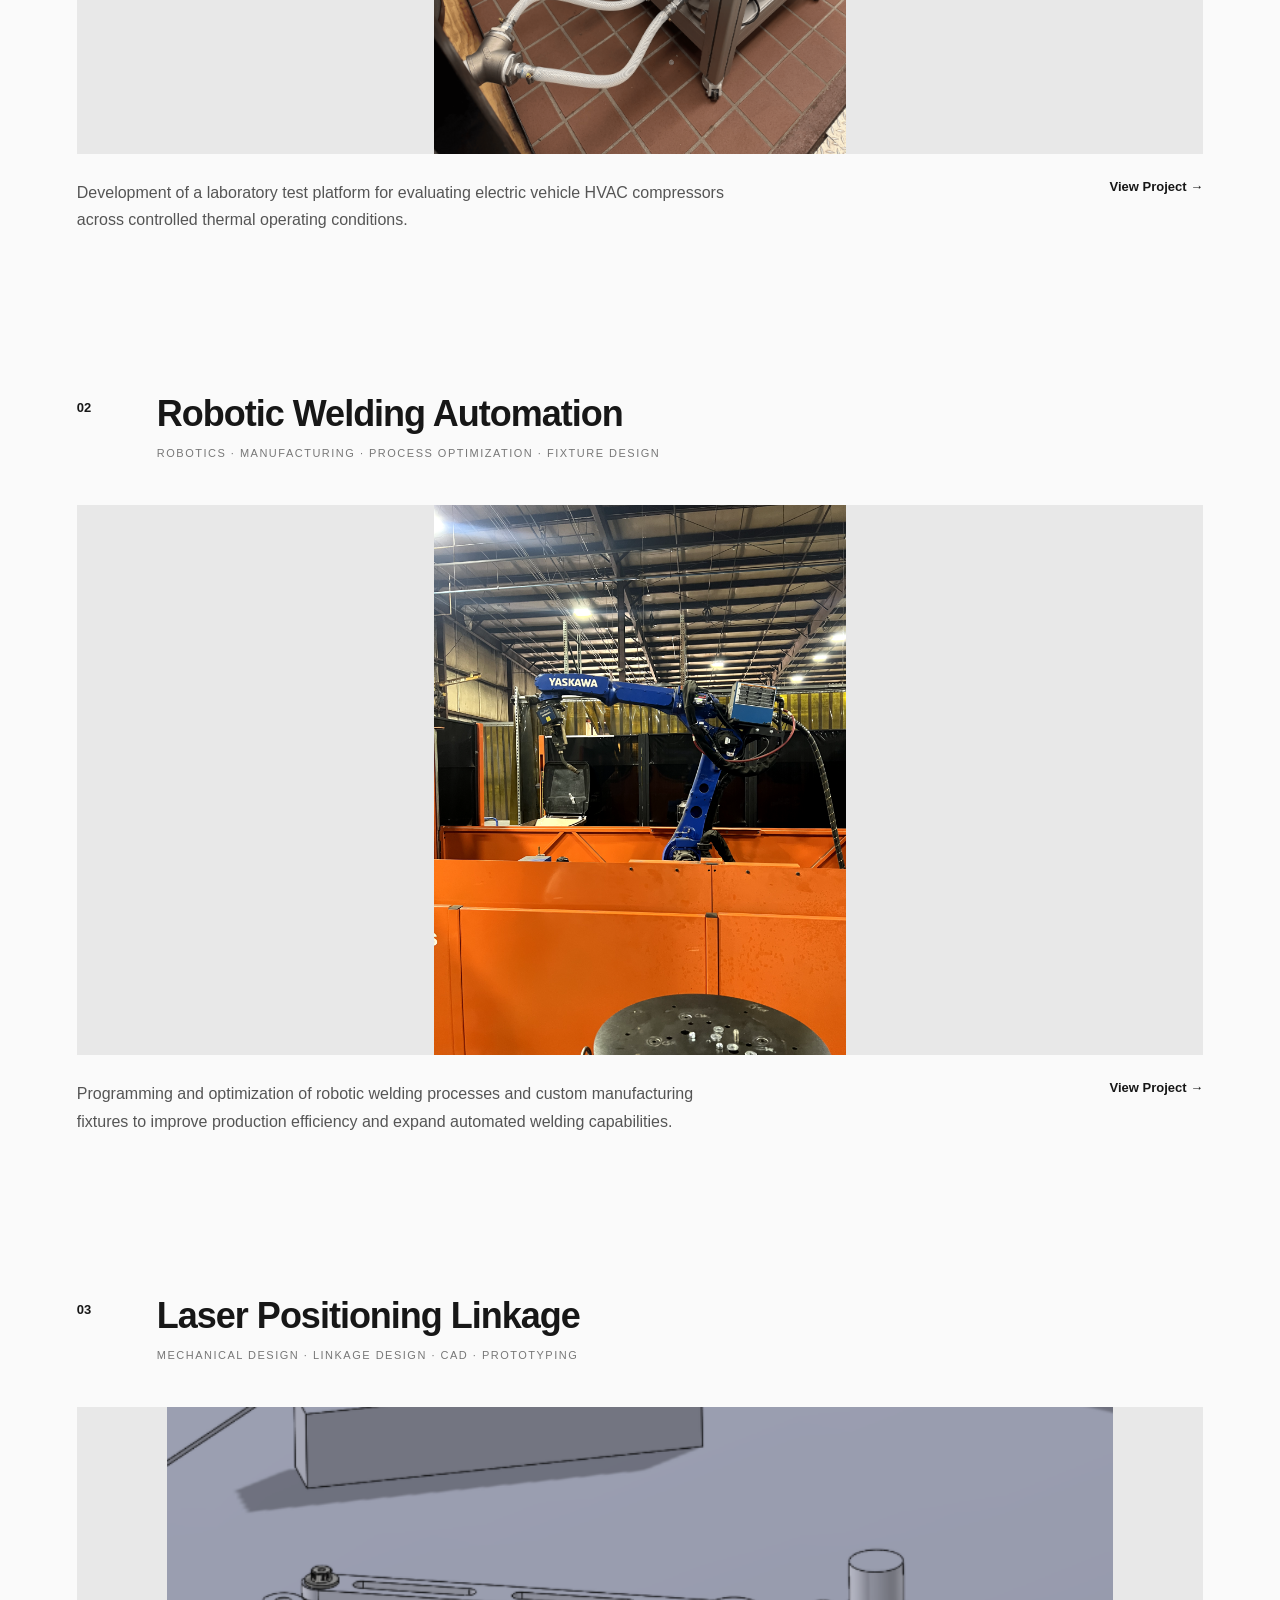
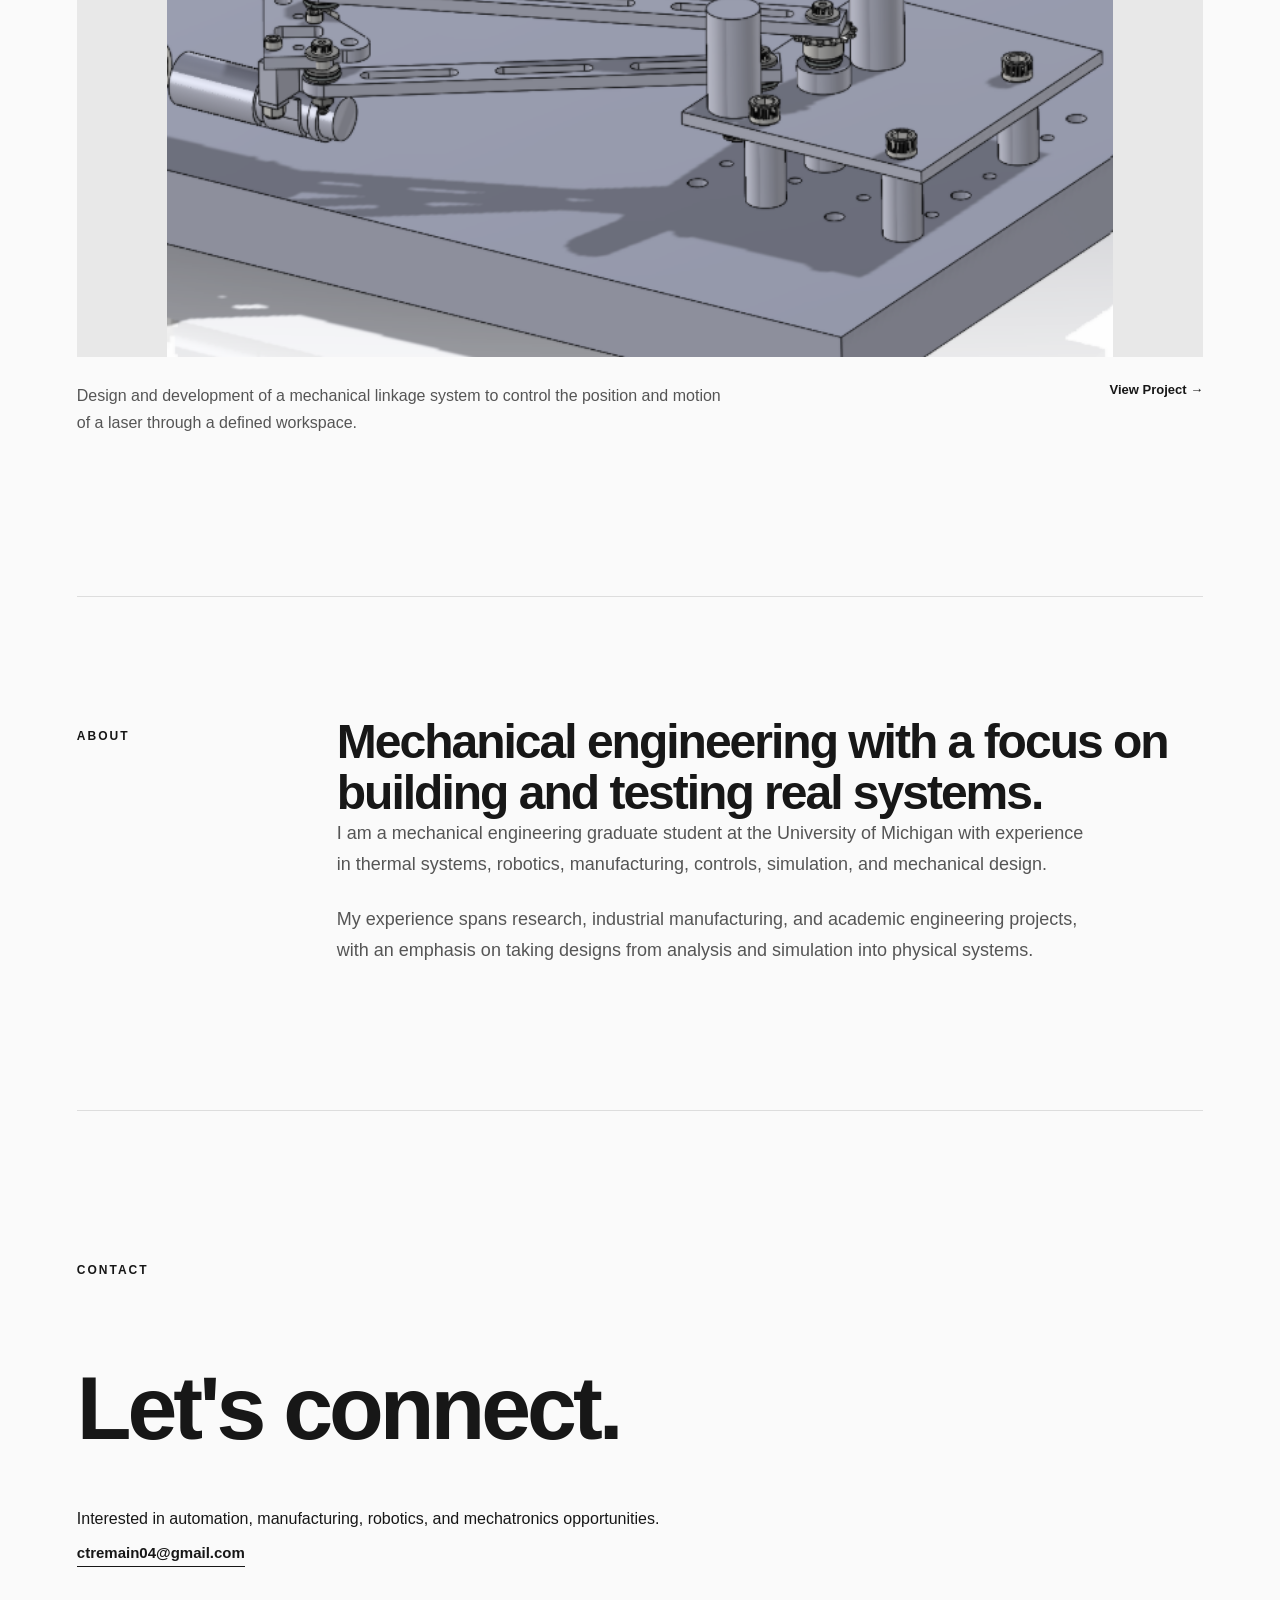
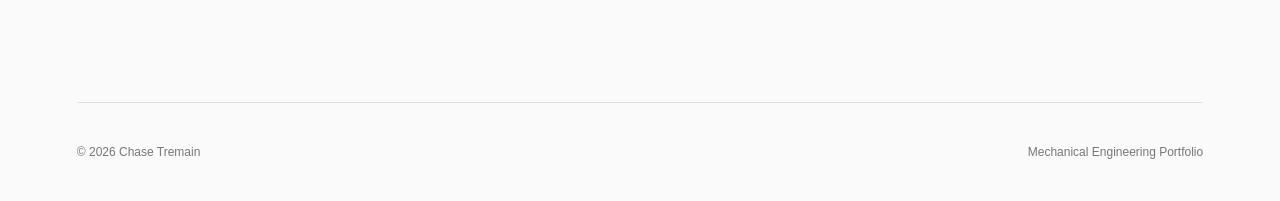
==== commit 826fddbf: "Update hero description" ====
--- a/index.html
+++ b/index.html
@@ -72,8 +72,7 @@
         </h1>
 
         <p class="hero-description">
-            Mechanical engineer focused on mechatronics, automation,
-            controls, manufacturing, and mechanical design.
+            Mechanical engineer focused on manufacturing, automation, mechatronics, and mechanical design.
         </p>
 
         <div class="hero-buttons">
--- a/style.css
+++ b/style.css
@@ -253,23 +253,16 @@
 
 .project-image {
     width: 100%;
-    aspect-ratio: 16 / 8;
-
-    display: flex;
-    align-items: center;
-    justify-content: center;
-
+    height: 550px;
     overflow: hidden;
-
     background: #e8e8e8;
 }
 
 .project-image img {
     width: 100%;
     height: 100%;
-
     display: block;
-    object-fit: cover;
+    object-fit: contain;
 }
 
 .project-image span {
@@ -736,10 +729,13 @@
     }
 
     .hero-visual {
-        aspect-ratio: 16 / 10;
-    }
-
-
+    width: 100%;
+    max-width: 360px;
+    height: 450px;
+}
+.project-image {
+    height: 350px;
+}
     /* HOMEPAGE PROJECTS */
 
     .project-header {
